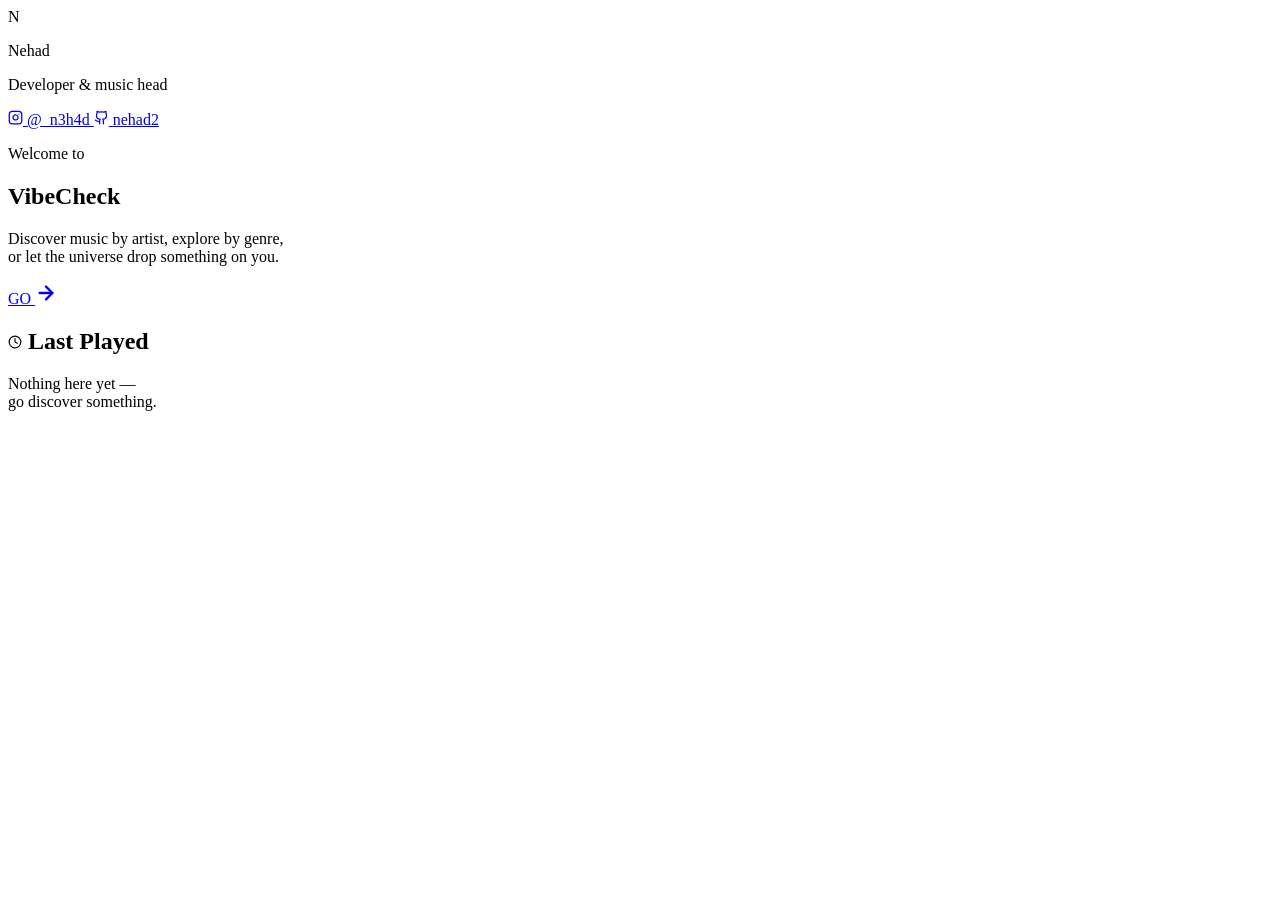
==== index.html @ 9cedd354 "Rename VibeCheck3/index.html to index.html" ====
<!DOCTYPE html>
<html lang="en">
<head>
  <meta charset="UTF-8" />
  <meta name="viewport" content="width=device-width, initial-scale=1.0" />
  <title>VibeCheck</title>
  <link rel="icon" type="image/svg+xml" href="favicon.svg" />
  <link rel="preconnect" href="https://fonts.googleapis.com" />
  <link rel="preconnect" href="https://fonts.gstatic.com" crossorigin />
  <link href="https://fonts.googleapis.com/css2?family=Outfit:wght@300;400;500;700;900&family=Space+Grotesk:wght@400;500;700&display=swap" rel="stylesheet" />
  <link rel="stylesheet" href="landing.css" />
</head>
<body>

  <!-- TOP BAR -->
  <header class="topbar">
    <div class="topbar__profile">
      <div class="topbar__avatar">N</div>
      <div>
        <p class="topbar__name">Nehad</p>
        <p class="topbar__sub">Developer &amp; music head</p>
      </div>
    </div>
    <nav class="topbar__links">
      <a class="topbar__link topbar__link--ig" href="https://instagram.com/_n3h4d" target="_blank" rel="noopener noreferrer">
        <svg width="15" height="15" viewBox="0 0 24 24" fill="none" stroke="currentColor" stroke-width="2" stroke-linecap="round" stroke-linejoin="round"><rect width="20" height="20" x="2" y="2" rx="5"/><path d="M16 11.37A4 4 0 1 1 12.63 8 4 4 0 0 1 16 11.37z"/><line x1="17.5" x2="17.51" y1="6.5" y2="6.5"/></svg>
        @_n3h4d
      </a>
      <a class="topbar__link topbar__link--gh" href="https://github.com/nehad2" target="_blank" rel="noopener noreferrer">
        <svg width="15" height="15" viewBox="0 0 24 24" fill="none" stroke="currentColor" stroke-width="2" stroke-linecap="round" stroke-linejoin="round"><path d="M15 22v-4a4.8 4.8 0 0 0-1-3.5c3 0 6-2 6-5.5.08-1.25-.27-2.48-1-3.5.28-1.15.28-2.35 0-3.5 0 0-1 0-3 1.5-2.64-.5-5.36-.5-8 0C6 2 5 2 5 2c-.3 1.15-.3 2.35 0 3.5A5.403 5.403 0 0 0 4 9c0 3.5 3 5.5 6 5.5-.39.49-.68 1.05-.85 1.65-.17.6-.22 1.23-.15 1.85v4"/><path d="M9 18c-4.51 2-5-2-7-2"/></svg>
        nehad2
      </a>
    </nav>
  </header>

  <!-- MAIN -->
  <div class="main">

    <!-- LEFT: Hero -->
    <section class="hero">
      <div class="hero__glow"></div>
      <div class="hero__content">
        <p class="hero__eyebrow">Welcome to</p>
        <h1 class="hero__title">VibeCheck</h1>
        <p class="hero__desc">
          Discover music by artist, explore by genre,<br>
          or let the universe drop something on you.
        </p>
        <a href="app.html" class="go-btn">
          <span class="go-btn__border"></span>
          <span class="go-btn__bg"></span>
          <span class="go-btn__label">
            GO
            <svg width="22" height="22" viewBox="0 0 24 24" fill="none" stroke="currentColor" stroke-width="2.5" stroke-linecap="round" stroke-linejoin="round"><path d="M5 12h14"/><path d="m12 5 7 7-7 7"/></svg>
          </span>
        </a>
      </div>
    </section>

    <!-- RIGHT: Last Played -->
    <aside class="sidebar">
      <div class="sidebar__topbar"></div>
      <h2 class="sidebar__title">
        <svg width="14" height="14" viewBox="0 0 24 24" fill="none" stroke="currentColor" stroke-width="2" stroke-linecap="round" stroke-linejoin="round"><circle cx="12" cy="12" r="10"/><polyline points="12 6 12 12 16 14"/></svg>
        Last Played
      </h2>
      <ul class="sidebar__list" id="lastPlayedList"></ul>
      <p class="sidebar__empty hidden" id="lastPlayedEmpty">
        Nothing here yet —<br>go discover something.
      </p>
    </aside>

  </div>

  <script src="landing.js"></script>
</body>
</html>
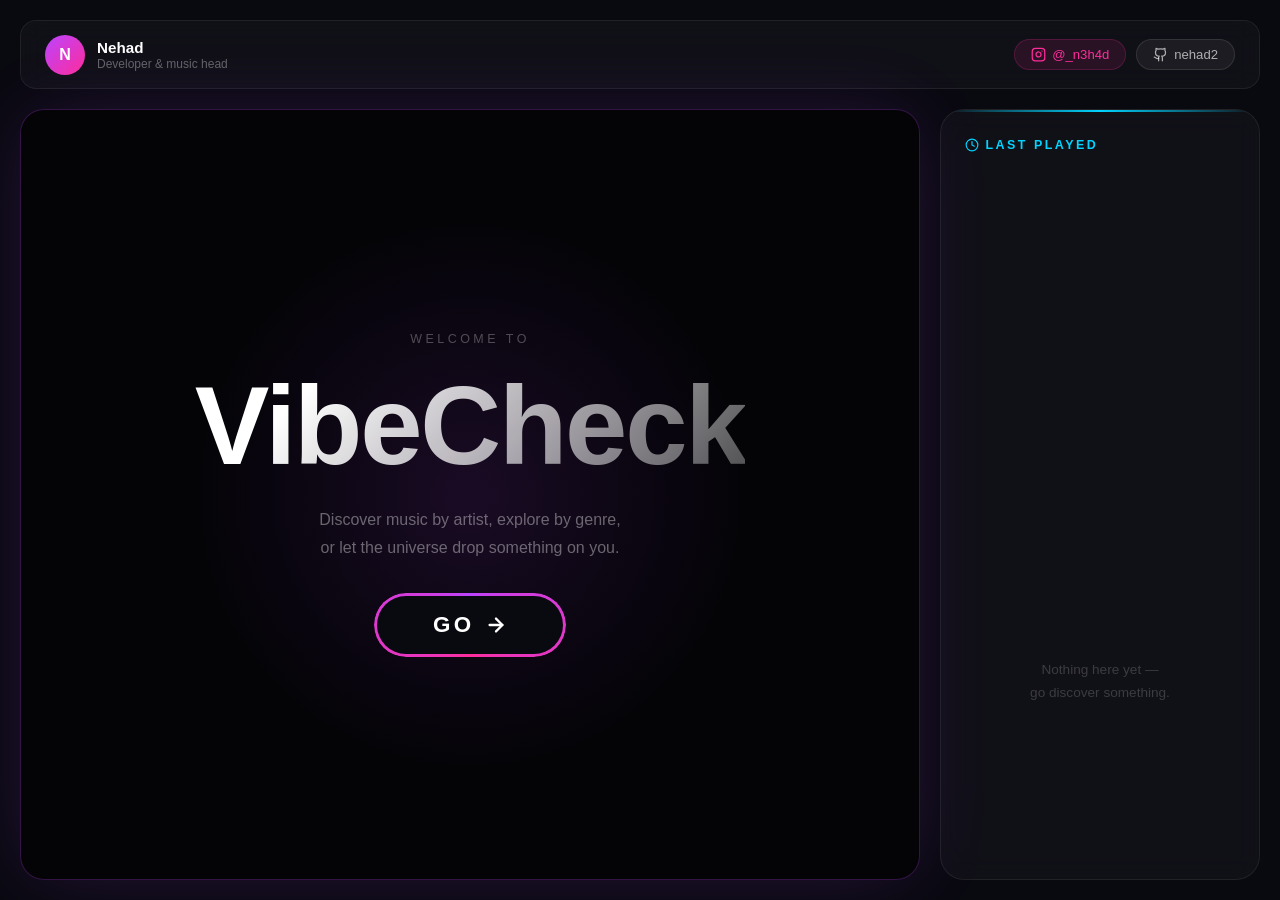
==== commit 46d2b23e: "Update index.html" ====
--- a/index.html
+++ b/index.html
@@ -4,7 +4,7 @@
   <meta charset="UTF-8" />
   <meta name="viewport" content="width=device-width, initial-scale=1.0" />
   <title>VibeCheck</title>
-  <link rel="icon" type="image/svg+xml" href="favicon.svg" />
+  <link rel="icon" type="image/png" href="titleimg.png" />
   <link rel="preconnect" href="https://fonts.googleapis.com" />
   <link rel="preconnect" href="https://fonts.gstatic.com" crossorigin />
   <link href="https://fonts.googleapis.com/css2?family=Outfit:wght@300;400;500;700;900&family=Space+Grotesk:wght@400;500;700&display=swap" rel="stylesheet" />
--- a/landing.css
+++ b/landing.css
@@ -0,0 +1,407 @@
+*, *::before, *::after { box-sizing: border-box; margin: 0; padding: 0; }
+
+:root {
+  --bg: #090910;
+  --border: rgba(255,255,255,0.07);
+  --purple: #bb44ff;
+  --pink: #ff2d9b;
+  --cyan: #00d4ff;
+  --text: #f5f5f7;
+  --font-sans: 'Outfit', sans-serif;
+  --font-display: 'Space Grotesk', sans-serif;
+}
+
+body {
+  background: var(--bg);
+  color: var(--text);
+  font-family: var(--font-sans);
+  min-height: 100dvh;
+  display: flex;
+  flex-direction: column;
+  padding: 1.25rem;
+  gap: 1.25rem;
+  overflow-x: hidden;
+}
+
+/* ── TOP BAR ──────────────────────────────────── */
+.topbar {
+  display: flex;
+  align-items: center;
+  justify-content: space-between;
+  background: rgba(255,255,255,0.03);
+  border: 1px solid var(--border);
+  border-radius: 1rem;
+  padding: 0.85rem 1.5rem;
+  backdrop-filter: blur(12px);
+  flex-shrink: 0;
+}
+
+.topbar__profile {
+  display: flex;
+  align-items: center;
+  gap: 0.75rem;
+}
+
+.topbar__avatar {
+  width: 40px;
+  height: 40px;
+  border-radius: 50%;
+  background: linear-gradient(135deg, var(--purple), var(--pink));
+  display: flex;
+  align-items: center;
+  justify-content: center;
+  font-family: var(--font-display);
+  font-size: 1rem;
+  font-weight: 700;
+  color: #fff;
+  flex-shrink: 0;
+}
+
+.topbar__name {
+  font-family: var(--font-display);
+  font-size: 0.95rem;
+  font-weight: 700;
+  color: #fff;
+}
+
+.topbar__sub {
+  font-size: 0.75rem;
+  color: rgba(255,255,255,0.35);
+  margin-top: 1px;
+}
+
+.topbar__links {
+  display: flex;
+  align-items: center;
+  gap: 0.6rem;
+}
+
+.topbar__link {
+  display: inline-flex;
+  align-items: center;
+  gap: 0.4rem;
+  padding: 0.45rem 1rem;
+  border-radius: 999px;
+  font-size: 0.82rem;
+  font-weight: 500;
+  text-decoration: none;
+  border: 1px solid transparent;
+  transition: background 0.2s, border-color 0.2s;
+}
+
+.topbar__link--ig {
+  background: rgba(255,45,155,0.1);
+  border-color: rgba(255,45,155,0.2);
+  color: var(--pink);
+}
+.topbar__link--ig:hover { background: rgba(255,45,155,0.18); border-color: rgba(255,45,155,0.4); }
+
+.topbar__link--gh {
+  background: rgba(255,255,255,0.05);
+  border-color: rgba(255,255,255,0.1);
+  color: rgba(255,255,255,0.65);
+}
+.topbar__link--gh:hover { background: rgba(255,255,255,0.1); border-color: rgba(255,255,255,0.22); }
+
+/* ── MAIN TWO-COLUMN ──────────────────────────── */
+.main {
+  flex: 1;
+  display: grid;
+  grid-template-columns: 1fr 320px;
+  gap: 1.25rem;
+  min-height: 0;
+}
+
+@media (max-width: 800px) {
+  .main { grid-template-columns: 1fr; }
+  .sidebar { display: none; }
+}
+
+/* ── HERO ─────────────────────────────────────── */
+.hero {
+  background: rgba(0,0,0,0.55);
+  border: 1px solid rgba(187,68,255,0.25);
+  border-radius: 1.5rem;
+  box-shadow: 0 0 80px -12px rgba(187,68,255,0.2);
+  display: flex;
+  align-items: center;
+  justify-content: center;
+  position: relative;
+  overflow: hidden;
+}
+
+.hero__glow {
+  position: absolute;
+  width: 600px;
+  height: 600px;
+  background: radial-gradient(circle, rgba(187,68,255,0.12), transparent 65%);
+  pointer-events: none;
+  border-radius: 50%;
+}
+
+.hero__content {
+  position: relative;
+  z-index: 1;
+  display: flex;
+  flex-direction: column;
+  align-items: center;
+  text-align: center;
+  gap: 1.5rem;
+  padding: 3rem 2rem;
+}
+
+.hero__eyebrow {
+  font-size: 0.78rem;
+  letter-spacing: 0.28em;
+  text-transform: uppercase;
+  color: rgba(255,255,255,0.28);
+  font-family: var(--font-display);
+}
+
+.hero__title {
+  font-family: var(--font-display);
+  font-size: clamp(4rem, 10vw, 7rem);
+  font-weight: 700;
+  line-height: 1;
+  letter-spacing: -0.02em;
+  background: linear-gradient(135deg, #fff 20%, rgba(255,255,255,0.3));
+  -webkit-background-clip: text;
+  -webkit-text-fill-color: transparent;
+  background-clip: text;
+}
+
+.hero__desc {
+  font-size: 1rem;
+  color: rgba(255,255,255,0.38);
+  line-height: 1.7;
+}
+
+/* GO button — spinning border */
+.go-btn {
+  position: relative;
+  display: inline-flex;
+  align-items: center;
+  justify-content: center;
+  padding: 3px;
+  border-radius: 999px;
+  text-decoration: none;
+  overflow: hidden;
+  margin-top: 0.5rem;
+}
+.go-btn__border {
+  position: absolute;
+  inset: 0;
+  background: conic-gradient(from 0deg, var(--purple), var(--pink), var(--purple));
+  animation: spin 2.5s linear infinite;
+  border-radius: 999px;
+}
+.go-btn__bg {
+  position: absolute;
+  inset: 3px;
+  background: var(--bg);
+  border-radius: 999px;
+  transition: background 0.2s;
+}
+.go-btn:hover .go-btn__bg { background: #100a1a; }
+.go-btn__label {
+  position: relative;
+  z-index: 1;
+  display: inline-flex;
+  align-items: center;
+  gap: 0.65rem;
+  padding: 1rem 3.5rem;
+  font-family: var(--font-display);
+  font-size: 1.4rem;
+  font-weight: 700;
+  letter-spacing: 0.15em;
+  color: #fff;
+  border-radius: 999px;
+  transition: transform 0.1s;
+}
+.go-btn:active .go-btn__label { transform: scale(0.96); }
+
+@keyframes spin { to { transform: rotate(360deg); } }
+
+/* Mode tags */
+.hero__modes {
+  display: flex;
+  align-items: center;
+  gap: 0.6rem;
+  flex-wrap: wrap;
+  justify-content: center;
+}
+
+.mode-tag {
+  display: inline-flex;
+  align-items: center;
+  gap: 0.35rem;
+  padding: 0.3rem 0.85rem;
+  border-radius: 999px;
+  font-size: 0.75rem;
+  font-weight: 500;
+  background: rgba(255,45,155,0.08);
+  border: 1px solid rgba(255,45,155,0.18);
+  color: var(--pink);
+}
+.mode-tag--purple {
+  background: rgba(187,68,255,0.08);
+  border-color: rgba(187,68,255,0.18);
+  color: var(--purple);
+}
+.mode-tag--cyan {
+  background: rgba(0,212,255,0.08);
+  border-color: rgba(0,212,255,0.18);
+  color: var(--cyan);
+}
+
+/* ── SIDEBAR ──────────────────────────────────── */
+.sidebar {
+  background: rgba(255,255,255,0.03);
+  border: 1px solid var(--border);
+  border-radius: 1.5rem;
+  padding: 1.75rem 1.5rem;
+  display: flex;
+  flex-direction: column;
+  position: relative;
+  overflow: hidden;
+  backdrop-filter: blur(12px);
+}
+
+.sidebar__topbar {
+  position: absolute;
+  top: 0; left: 0; right: 0;
+  height: 2px;
+  background: linear-gradient(90deg, transparent, var(--cyan), transparent);
+}
+
+.sidebar__title {
+  font-family: var(--font-display);
+  font-size: 0.78rem;
+  font-weight: 700;
+  letter-spacing: 0.2em;
+  text-transform: uppercase;
+  color: var(--cyan);
+  display: flex;
+  align-items: center;
+  gap: 0.4rem;
+  margin-bottom: 1.25rem;
+}
+
+.sidebar__list {
+  list-style: none;
+  display: flex;
+  flex-direction: column;
+  gap: 0.6rem;
+  flex: 1;
+  overflow-y: auto;
+}
+
+.sidebar__list::-webkit-scrollbar { width: 4px; }
+.sidebar__list::-webkit-scrollbar-track { background: transparent; }
+.sidebar__list::-webkit-scrollbar-thumb { background: rgba(255,255,255,0.1); border-radius: 2px; }
+
+.sidebar-item {
+  display: flex;
+  align-items: center;
+  gap: 0.65rem;
+  padding: 0.55rem 0.65rem;
+  border-radius: 0.65rem;
+  background: rgba(255,255,255,0.03);
+  border: 1px solid rgba(255,255,255,0.05);
+  transition: background 0.15s;
+  animation: fadeIn 0.3s ease;
+}
+.sidebar-item:hover { background: rgba(255,255,255,0.06); }
+
+@keyframes fadeIn {
+  from { opacity: 0; transform: translateY(6px); }
+  to   { opacity: 1; transform: translateY(0); }
+}
+
+.sidebar-item__art {
+  width: 42px;
+  height: 42px;
+  border-radius: 0.4rem;
+  object-fit: cover;
+  flex-shrink: 0;
+}
+
+.sidebar-item__track {
+  font-size: 0.82rem;
+  font-weight: 600;
+  color: #fff;
+  white-space: nowrap;
+  overflow: hidden;
+  text-overflow: ellipsis;
+}
+
+.sidebar-item__artist {
+  font-size: 0.72rem;
+  color: rgba(255,255,255,0.38);
+  white-space: nowrap;
+  overflow: hidden;
+  text-overflow: ellipsis;
+  margin-top: 1px;
+}
+
+.sidebar-item__time {
+  font-size: 0.68rem;
+  color: rgba(255,255,255,0.22);
+  white-space: nowrap;
+  flex-shrink: 0;
+  align-self: center;
+}
+
+.sidebar__empty {
+  flex: 1;
+  display: flex;
+  align-items: center;
+  justify-content: center;
+  text-align: center;
+  color: rgba(255,255,255,0.18);
+  font-size: 0.85rem;
+  line-height: 1.7;
+}
+
+.sidebar__cta {
+  display: block;
+  text-align: center;
+  margin-top: 1.25rem;
+  padding: 0.55rem;
+  border-radius: 0.65rem;
+  background: rgba(0,212,255,0.07);
+  border: 1px solid rgba(0,212,255,0.15);
+  color: var(--cyan);
+  text-decoration: none;
+  font-size: 0.8rem;
+  font-weight: 500;
+  transition: background 0.2s, border-color 0.2s;
+  flex-shrink: 0;
+}
+.sidebar__cta:hover { background: rgba(0,212,255,0.13); border-color: rgba(0,212,255,0.3); }
+
+/* ── UTILITY ──────────────────────────────────── */
+.hidden { display: none !important; }
+/* Custom scrollbar */
+::-webkit-scrollbar {
+  width: 6px;
+}
+
+::-webkit-scrollbar-track {
+  background: rgba(255, 255, 255, 0.03);
+}
+
+::-webkit-scrollbar-thumb {
+  background: linear-gradient(180deg, #bb44ff, #ff2d9b);
+  border-radius: 999px;
+}
+
+::-webkit-scrollbar-thumb:hover {
+  background: linear-gradient(180deg, #cc66ff, #ff50b0);
+}
+
+/* Firefox */
+* {
+  scrollbar-width: thin;
+  scrollbar-color: #bb44ff transparent;
+}
